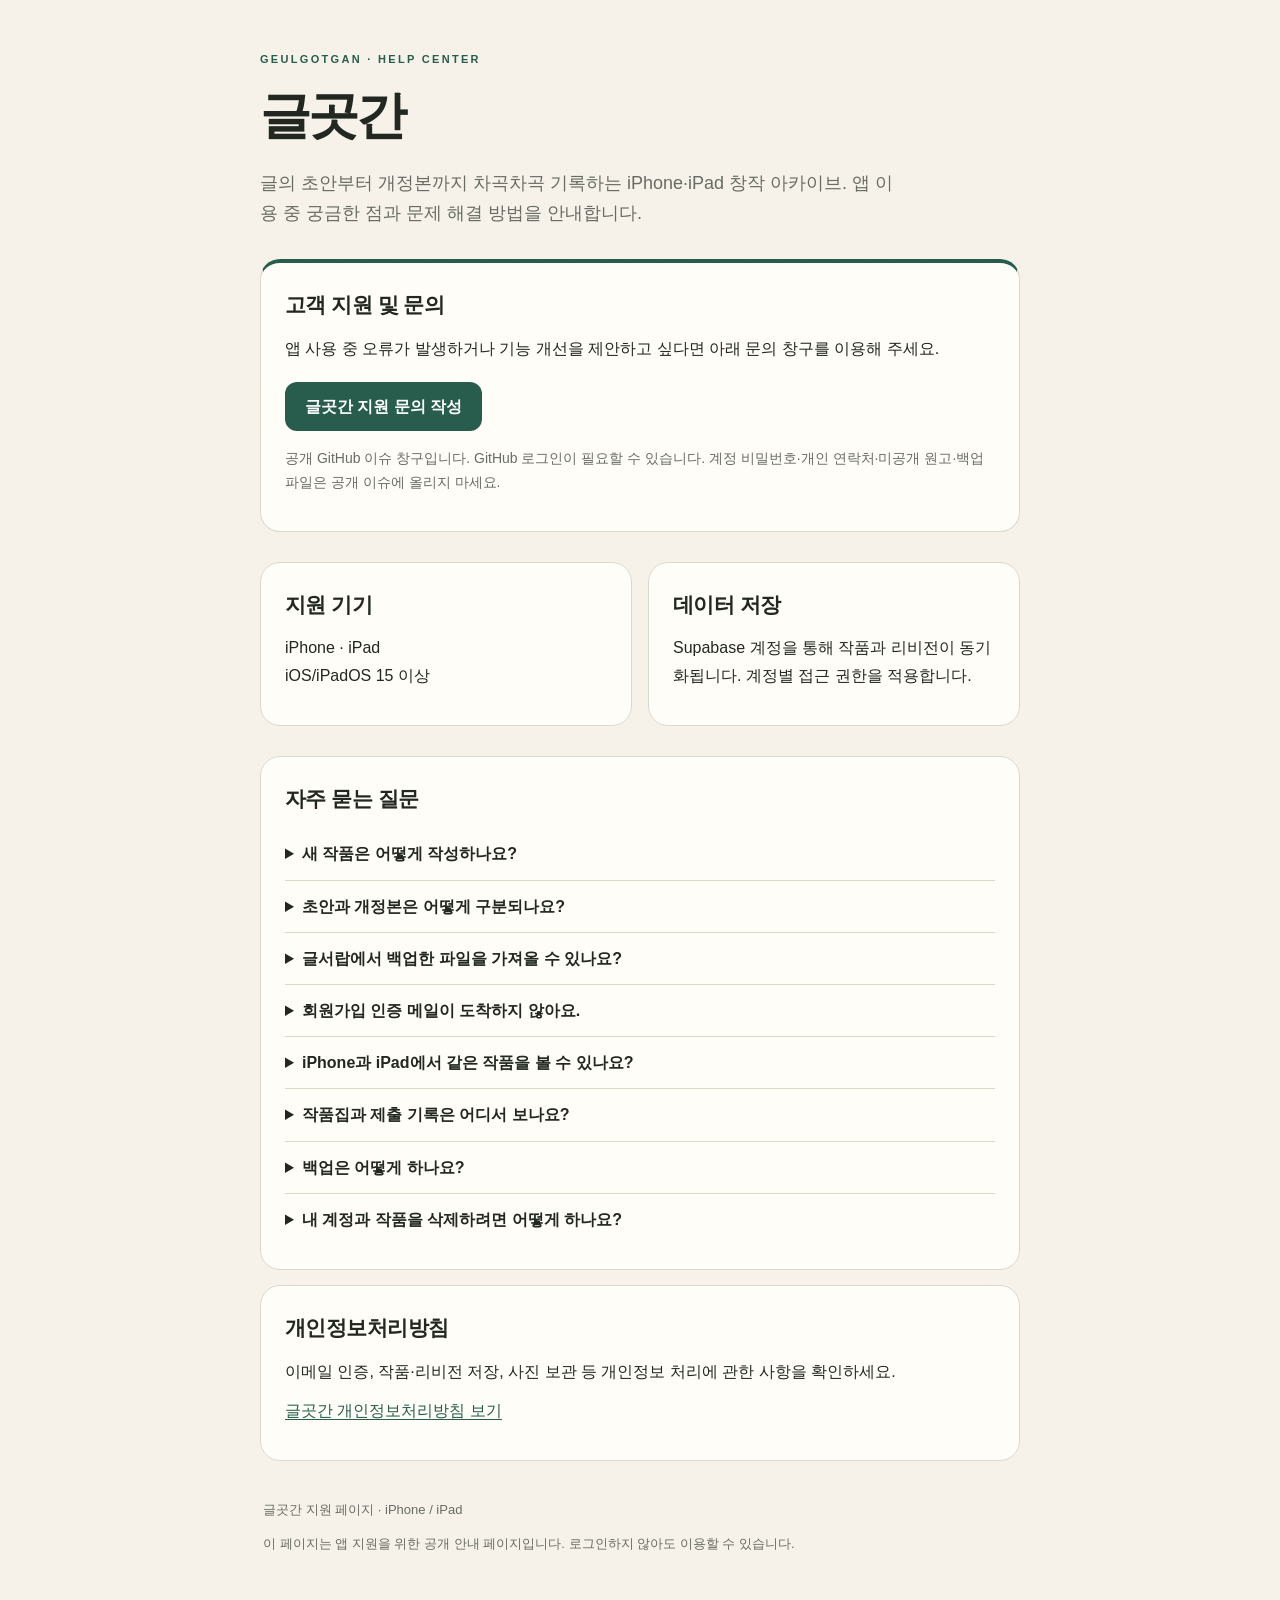
==== geulgotgan/index.html @ 72a83548 "Create public GitHub Pages support website for 글곳간" ====
<!doctype html>
<html lang="ko">
<head>
  <meta charset="utf-8">
  <meta name="viewport" content="width=device-width, initial-scale=1, viewport-fit=cover">
  <meta name="theme-color" content="#f6f2e9">
  <meta name="description" content="글곳간 iPhone·iPad 앱 지원, 사용 방법, 자주 묻는 질문과 문의하기">
  <title>글곳간 — 앱 지원 및 문의</title>
  <style>
    :root {color-scheme:light;--forest:#285d4d;--ink:#222821;--muted:#686c64;--paper:#fffdf8;--edge:#ddd8cc;--fog:#e9f1ed;}
    * {box-sizing:border-box;}
    body {margin:0;color:var(--ink);font:16px/1.7 -apple-system,BlinkMacSystemFont,"Apple SD Gothic Neo","Noto Sans KR",sans-serif;background:#f6f2e9;}
    body:before {content:"";position:fixed;inset:0;z-index:-1;pointer-events:none;opacity:.28;background-image:radial-gradient(#cfc8b6 .6px, transparent .7px);background-size:11px 11px;}
    main {width:min(800px,100%);padding:44px 20px 70px;margin:0 auto;}
    header {margin:0 0 30px;}
    .eyebrow {font-weight:800;font-size:11px;letter-spacing:.21em;color:var(--forest);}
    h1 {font-size:clamp(34px,7vw,51px);margin:2px 0 8px;letter-spacing:-.055em;}
    h2 {font-size:21px;margin:0 0 12px;letter-spacing:-.025em;}
    p {margin:8px 0 12px;}
    .lead {font-size:18px;color:var(--muted);max-width:640px;}
    .panel {background:var(--paper);border:1px solid var(--edge);border-radius:20px;padding:24px;margin:15px 0;}
    .contact {border-top:4px solid var(--forest);}
    .button {display:inline-block;background:var(--forest);padding:11px 20px;border-radius:12px;color:white;font-weight:700;text-decoration:none;margin:8px 0;}
    .button:hover,.button:focus-visible {background:#164739;}
    a {color:var(--forest);text-underline-offset:3px;}
    .muted {color:var(--muted);font-size:14px;}
    details {border-bottom:1px solid var(--edge);padding:12px 0;}
    details:last-child {border-bottom:0;}
    summary {font-weight:700;cursor:pointer;}
    details p {font-size:15px;margin-top:8px;}
    ol {padding-left:24px;}
    footer {padding:15px 3px;color:var(--muted);font-size:13px;}
    .grid {display:grid;grid-template-columns:1fr 1fr;gap:16px;}
    @media (max-width:600px){main{padding:30px 15px 56px}.panel{padding:18px}.grid{grid-template-columns:1fr}.lead{font-size:16px;}}
  </style>
</head>
<body>
<main>
  <header>
    <span class="eyebrow">GEULGOTGAN · HELP CENTER</span>
    <h1>글곳간</h1>
    <p class="lead">글의 초안부터 개정본까지 차곡차곡 기록하는 iPhone·iPad 창작 아카이브. 앱 이용 중 궁금한 점과 문제 해결 방법을 안내합니다.</p>
  </header>

  <section class="panel contact" aria-labelledby="support">
    <h2 id="support">고객 지원 및 문의</h2>
    <p>앱 사용 중 오류가 발생하거나 기능 개선을 제안하고 싶다면 아래 문의 창구를 이용해 주세요.</p>
    <a class="button" href="https://github.com/BongJoo-Jang/my-voice-support/issues/new?title=%5B%EA%B8%80%EA%B3%B3%EA%B0%84%5D%20%EB%AC%B8%EC%9D%98" target="_blank" rel="noopener noreferrer">글곳간 지원 문의 작성</a>
    <p class="muted">공개 GitHub 이슈 창구입니다. GitHub 로그인이 필요할 수 있습니다. 계정 비밀번호·개인 연락처·미공개 원고·백업 파일은 공개 이슈에 올리지 마세요.</p>
  </section>

  <section class="grid" aria-label="앱 정보">
    <div class="panel">
      <h2>지원 기기</h2>
      <p>iPhone · iPad<br>iOS/iPadOS 15 이상</p>
    </div>
    <div class="panel">
      <h2>데이터 저장</h2>
      <p>Supabase 계정을 통해 작품과 리비전이 동기화됩니다. 계정별 접근 권한을 적용합니다.</p>
    </div>
  </section>

  <section class="panel" aria-labelledby="faq">
    <h2 id="faq">자주 묻는 질문</h2>
    <details>
      <summary>새 작품은 어떻게 작성하나요?</summary>
      <p>로그인 후 <b>작품</b> 화면에서 <b>+ 새 작품</b>을 누르고 제목을 입력해 <b>초안 만들기</b>를 선택하세요. 편집 화면에서 본문을 입력해 저장할 수 있습니다.</p>
    </details>
    <details>
      <summary>초안과 개정본은 어떻게 구분되나요?</summary>
      <p>작품마다 리비전 이력을 보관합니다. 수정 후 <b>저장</b>을 누르면 현재 리비전을 갱신하고, <b>새 리비전</b>을 누르면 새 버전으로 기록합니다. 이전 리비전도 확인할 수 있습니다.</p>
    </details>
    <details>
      <summary>글서랍에서 백업한 파일을 가져올 수 있나요?</summary>
      <p>네. <b>가져오기</b>에서 지원하는 JSON 또는 ZIP 백업 파일을 선택하면 가져오기 전 분석 결과를 확인할 수 있습니다. 제목·본문이 같은 리비전은 제외하고, 본문 유사도 70% 이상인 작품을 같은 작품군으로 묶는 기능이 있습니다. 자동 분석 결과를 확인한 후 가져오세요.</p>
    </details>
    <details>
      <summary>회원가입 인증 메일이 도착하지 않아요.</summary>
      <p>스팸함과 전체 메일을 확인한 후 로그인 화면의 <b>인증 메일 다시 보내기</b>를 이용하세요. 발송 제한 메시지가 나오면 반복해서 요청하지 말고 제한이 해제된 뒤 다시 시도해 주세요.</p>
    </details>
    <details>
      <summary>iPhone과 iPad에서 같은 작품을 볼 수 있나요?</summary>
      <p>두 기기에서 동일한 글곳간 계정으로 로그인하고 인터넷에 연결하면 같은 클라우드 작품 기록을 사용할 수 있습니다.</p>
    </details>
    <details>
      <summary>작품집과 제출 기록은 어디서 보나요?</summary>
      <p>하단 <b>작품집</b>에서 저장된 작품집과 제출 당시 지정했던 리비전을 확인할 수 있습니다. 현재 앱의 작품집 화면은 조회 중심입니다.</p>
    </details>
    <details>
      <summary>백업은 어떻게 하나요?</summary>
      <p><b>백업</b>을 눌러 JSON 백업 파일을 만들고 iOS 공유 메뉴로 내보낼 수 있습니다. 백업 형식에 따라 디카시 원본 사진이 포함되지 않을 수 있으므로 중요한 사진은 별도 보관해 주세요.</p>
    </details>
    <details>
      <summary>내 계정과 작품을 삭제하려면 어떻게 하나요?</summary>
      <p>앱의 <b>설정 → 계정 영구 삭제</b>에서 진행할 수 있습니다. 삭제는 되돌릴 수 없으므로 먼저 필요한 작품을 백업하세요. 기존 글서랍과 같은 계정을 사용하는 경우 기존 글서랍의 데이터에도 영향을 줄 수 있습니다.</p>
    </details>
  </section>

  <section class="panel">
    <h2>개인정보처리방침</h2>
    <p>이메일 인증, 작품·리비전 저장, 사진 보관 등 개인정보 처리에 관한 사항을 확인하세요.</p>
    <p><a href="https://geulseorap-web-dwzp.vercel.app/geulgotgan/privacy" rel="noopener noreferrer">글곳간 개인정보처리방침 보기</a></p>
  </section>

  <footer>
    <p>글곳간 지원 페이지 · iPhone / iPad</p>
    <p>이 페이지는 앱 지원을 위한 공개 안내 페이지입니다. 로그인하지 않아도 이용할 수 있습니다.</p>
  </footer>
</main>
</body>
</html>
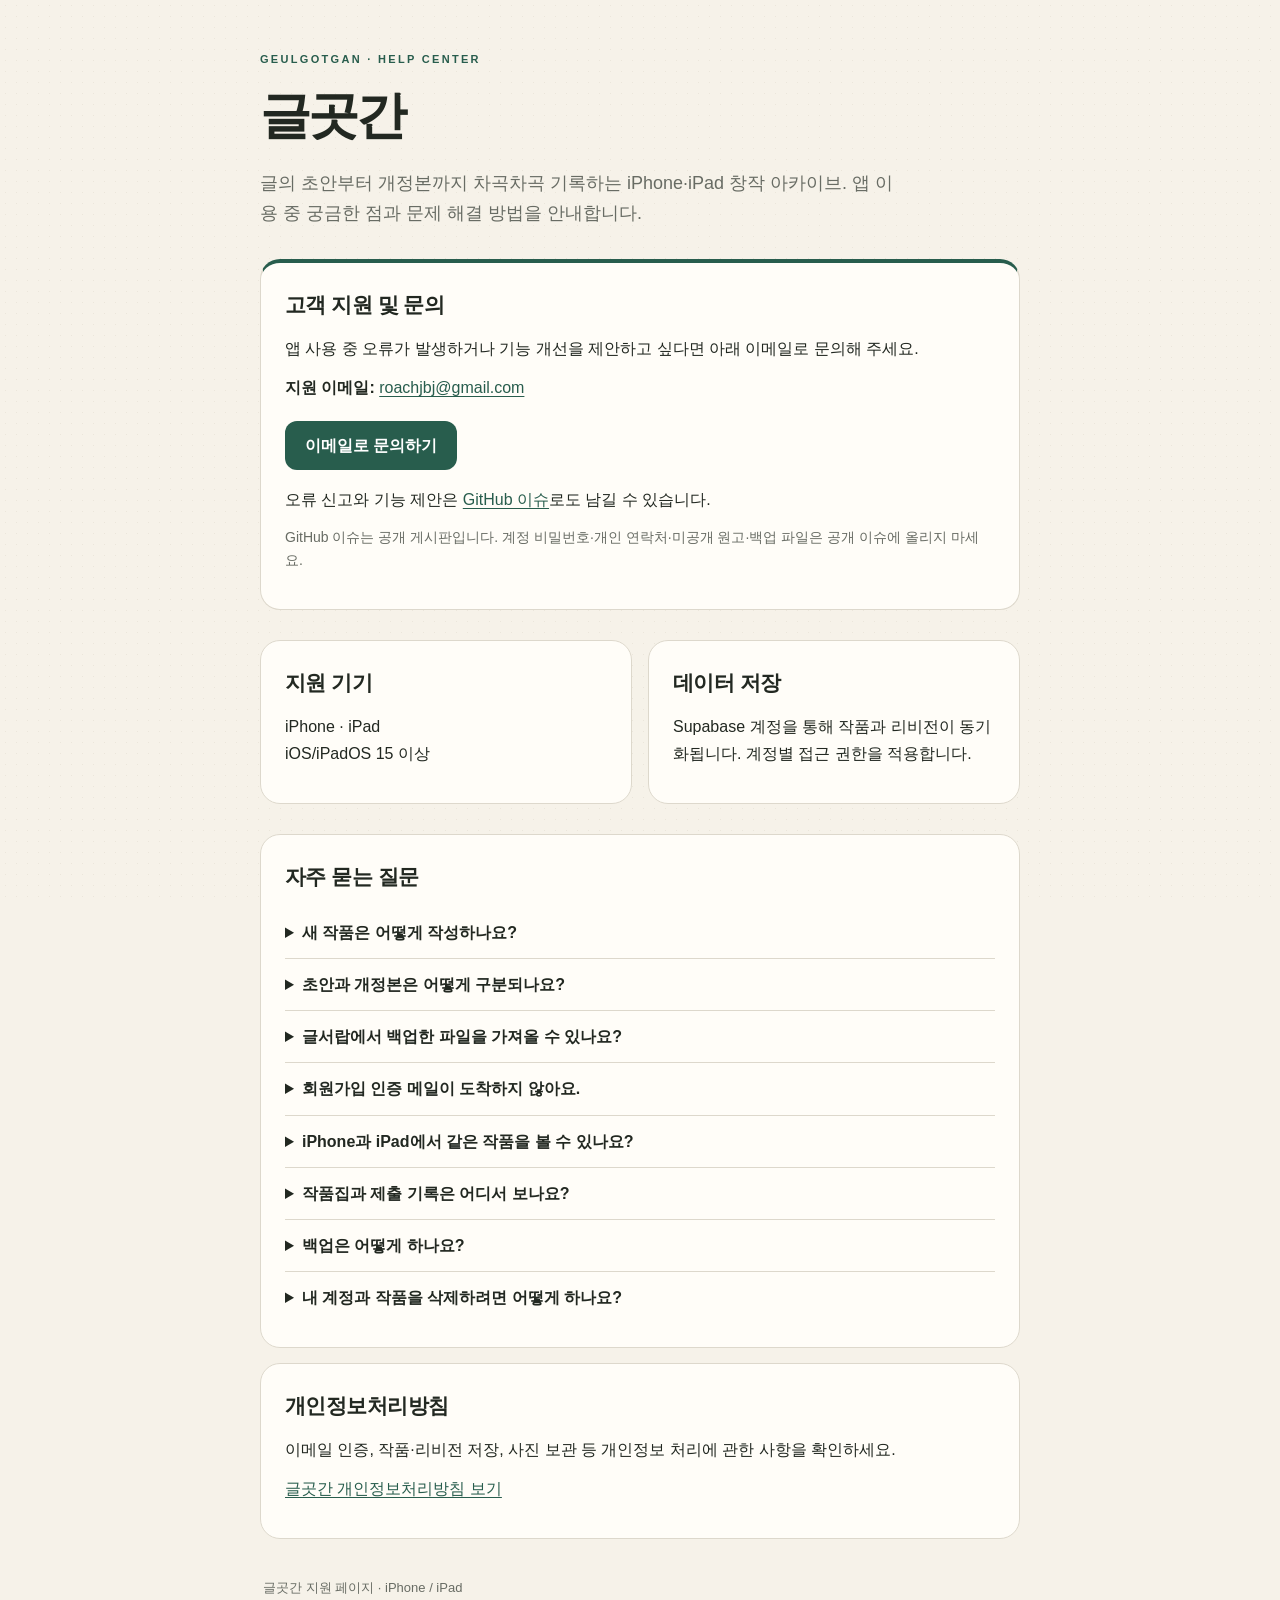
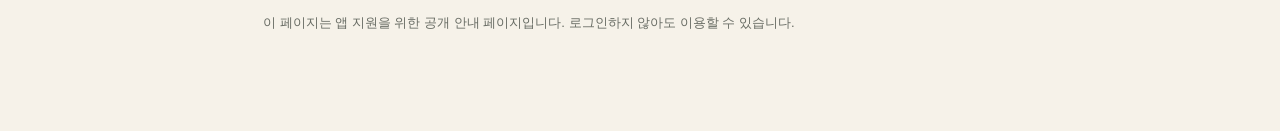
==== commit 6167f74f: "Publish 글곳간 support email and mailto contact" ====
--- a/geulgotgan/index.html
+++ b/geulgotgan/index.html
@@ -44,9 +44,11 @@
 
   <section class="panel contact" aria-labelledby="support">
     <h2 id="support">고객 지원 및 문의</h2>
-    <p>앱 사용 중 오류가 발생하거나 기능 개선을 제안하고 싶다면 아래 문의 창구를 이용해 주세요.</p>
-    <a class="button" href="https://github.com/BongJoo-Jang/my-voice-support/issues/new?title=%5B%EA%B8%80%EA%B3%B3%EA%B0%84%5D%20%EB%AC%B8%EC%9D%98" target="_blank" rel="noopener noreferrer">글곳간 지원 문의 작성</a>
-    <p class="muted">공개 GitHub 이슈 창구입니다. GitHub 로그인이 필요할 수 있습니다. 계정 비밀번호·개인 연락처·미공개 원고·백업 파일은 공개 이슈에 올리지 마세요.</p>
+    <p>앱 사용 중 오류가 발생하거나 기능 개선을 제안하고 싶다면 아래 이메일로 문의해 주세요.</p>
+    <p><strong>지원 이메일:</strong> <a href="mailto:roachjbj@gmail.com?subject=%5B%EA%B8%80%EA%B3%B3%EA%B0%84%5D%20%EC%A7%80%EC%9B%90%20%EB%AC%B8%EC%9D%98">roachjbj@gmail.com</a></p>
+    <a class="button" href="mailto:roachjbj@gmail.com?subject=%5B%EA%B8%80%EA%B3%B3%EA%B0%84%5D%20%EC%A7%80%EC%9B%90%20%EB%AC%B8%EC%9D%98">이메일로 문의하기</a>
+    <p>오류 신고와 기능 제안은 <a href="https://github.com/BongJoo-Jang/my-voice-support/issues/new?title=%5B%EA%B8%80%EA%B3%B3%EA%B0%84%5D%20%EB%AC%B8%EC%9D%98" target="_blank" rel="noopener noreferrer">GitHub 이슈</a>로도 남길 수 있습니다.</p>
+    <p class="muted">GitHub 이슈는 공개 게시판입니다. 계정 비밀번호·개인 연락처·미공개 원고·백업 파일은 공개 이슈에 올리지 마세요.</p>
   </section>
 
   <section class="grid" aria-label="앱 정보">
